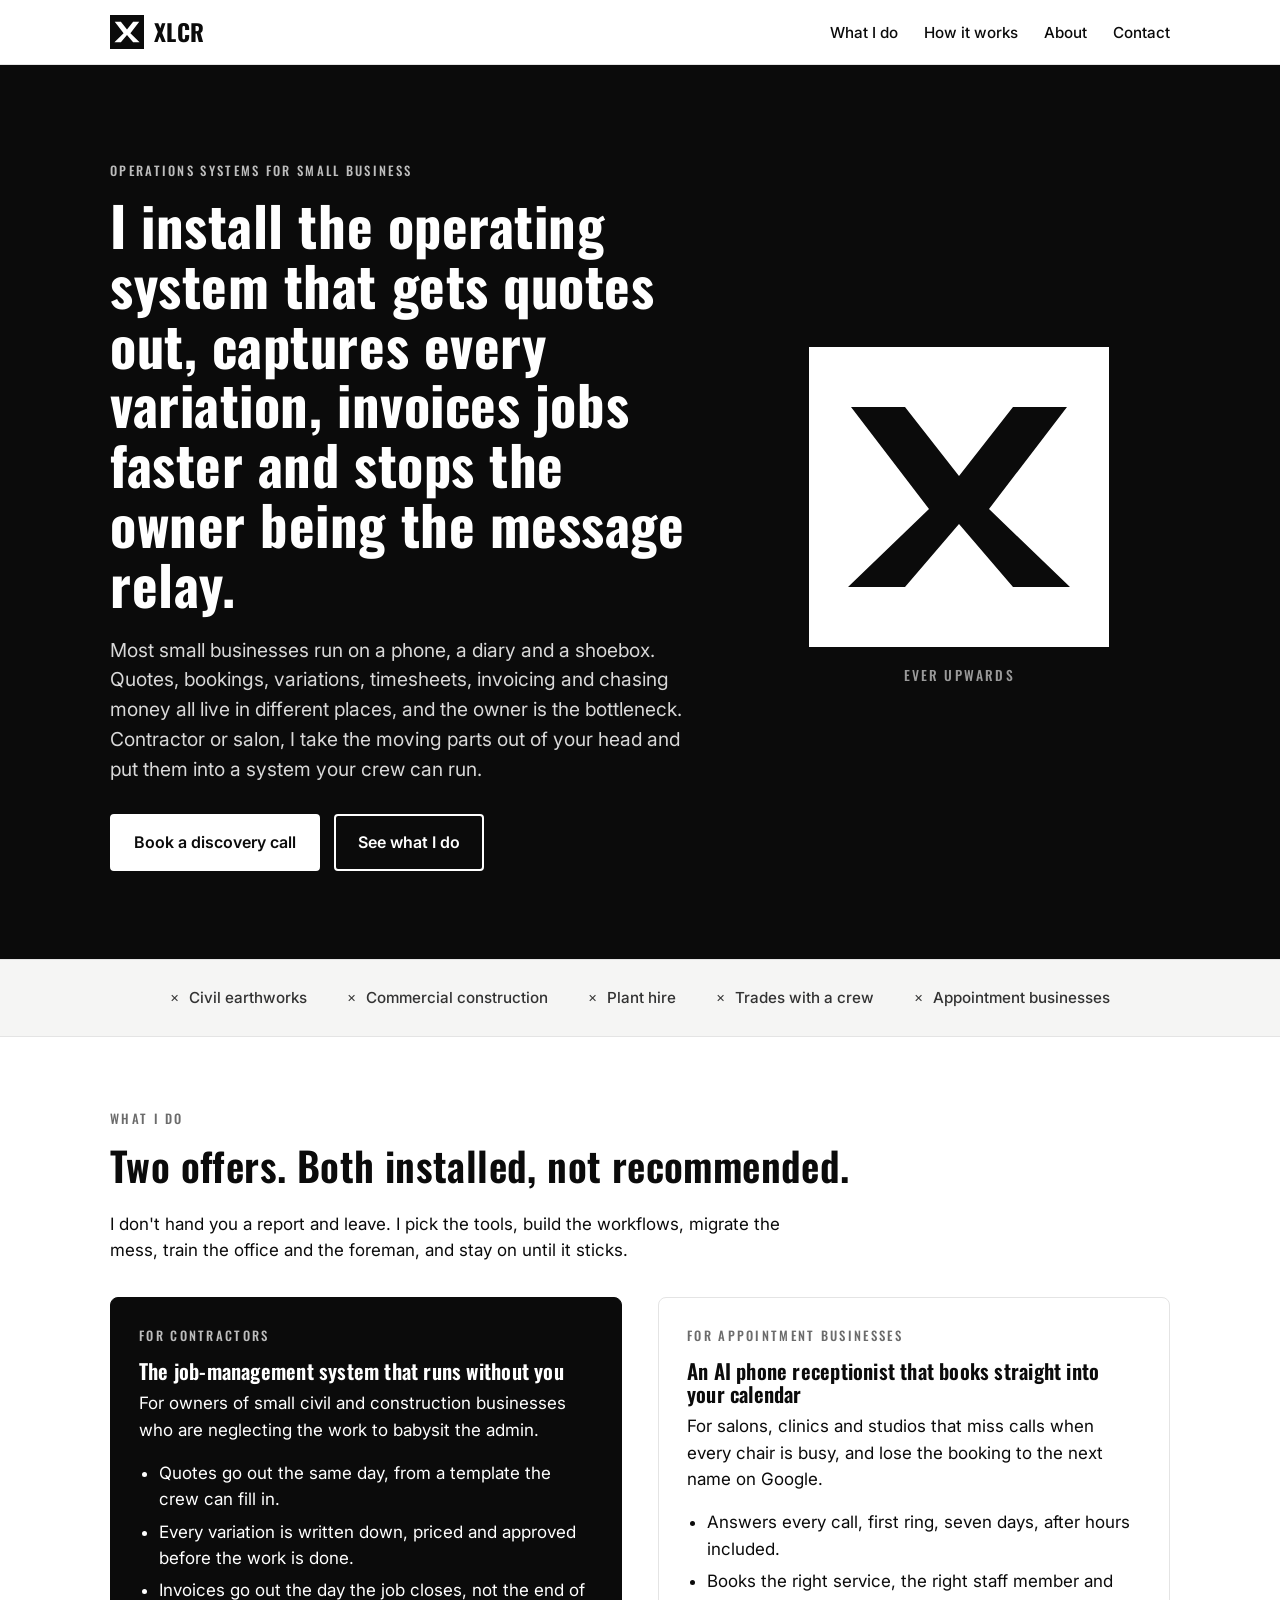
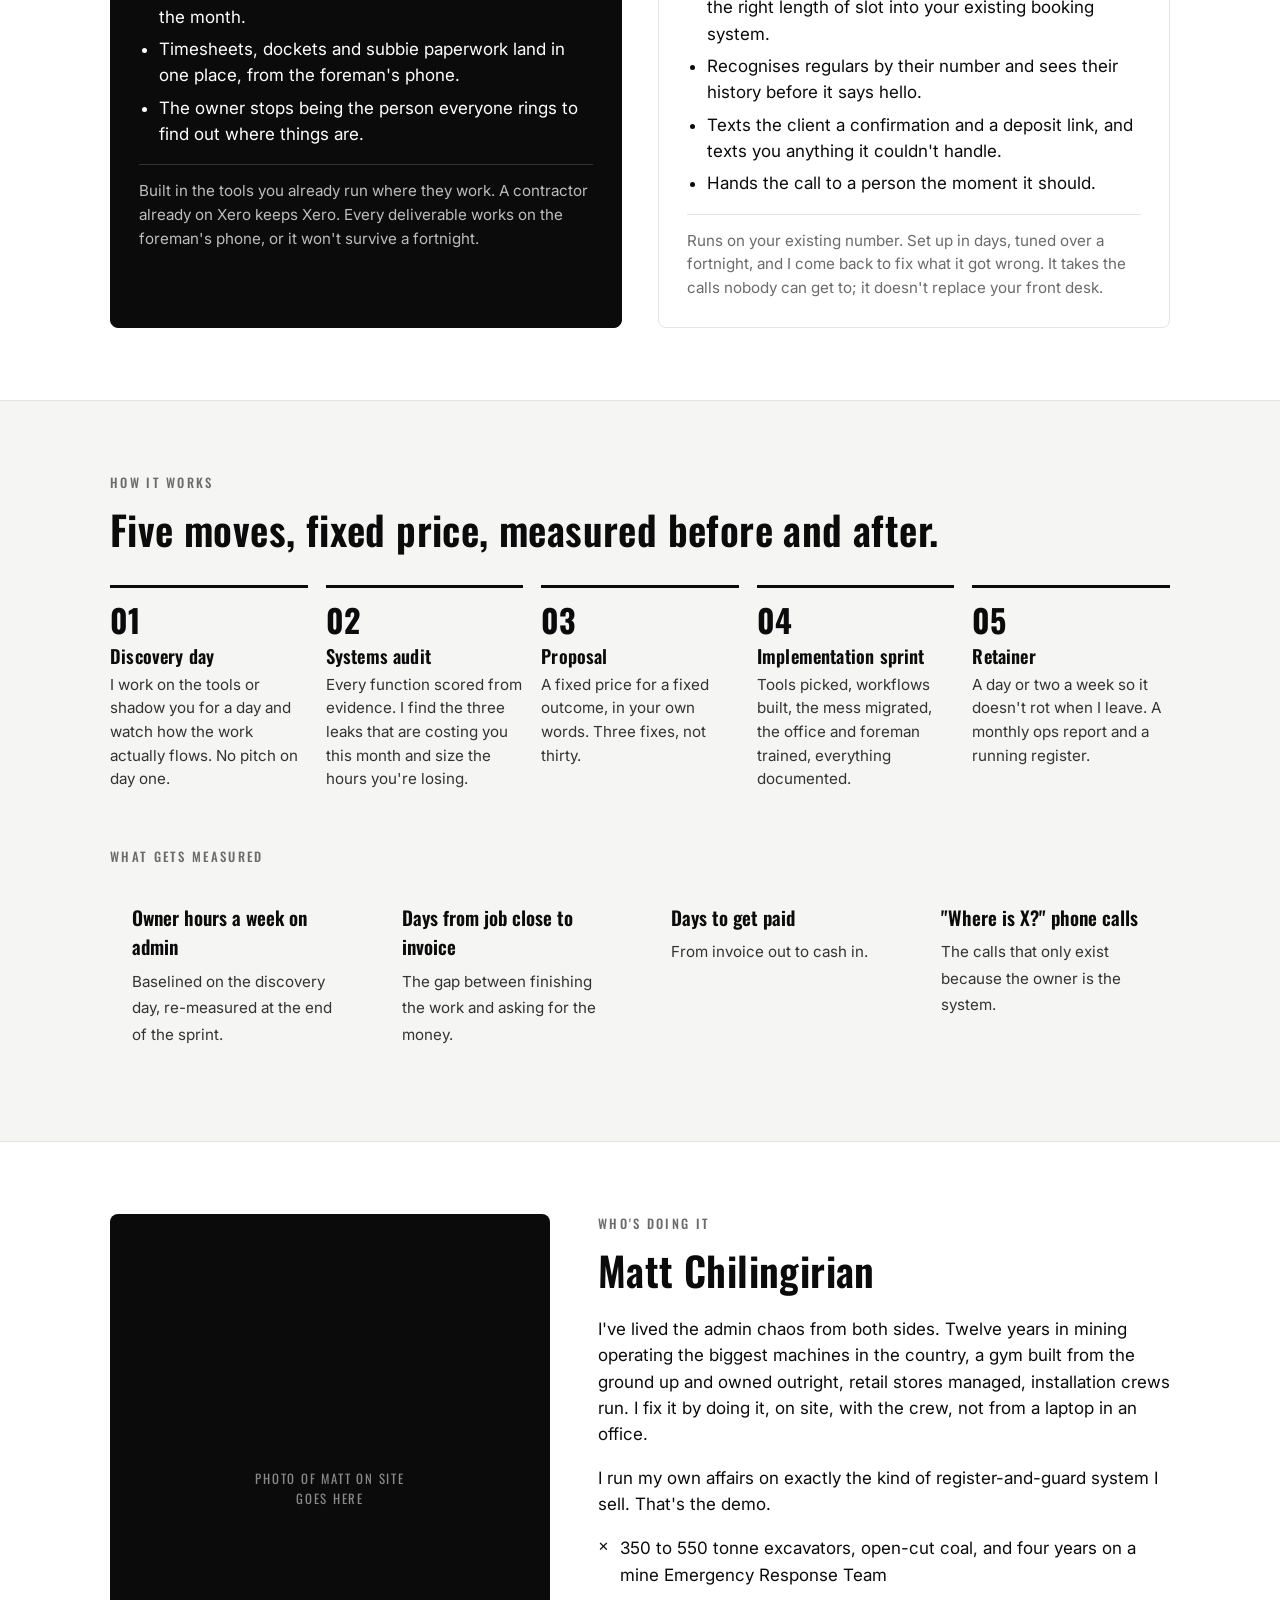
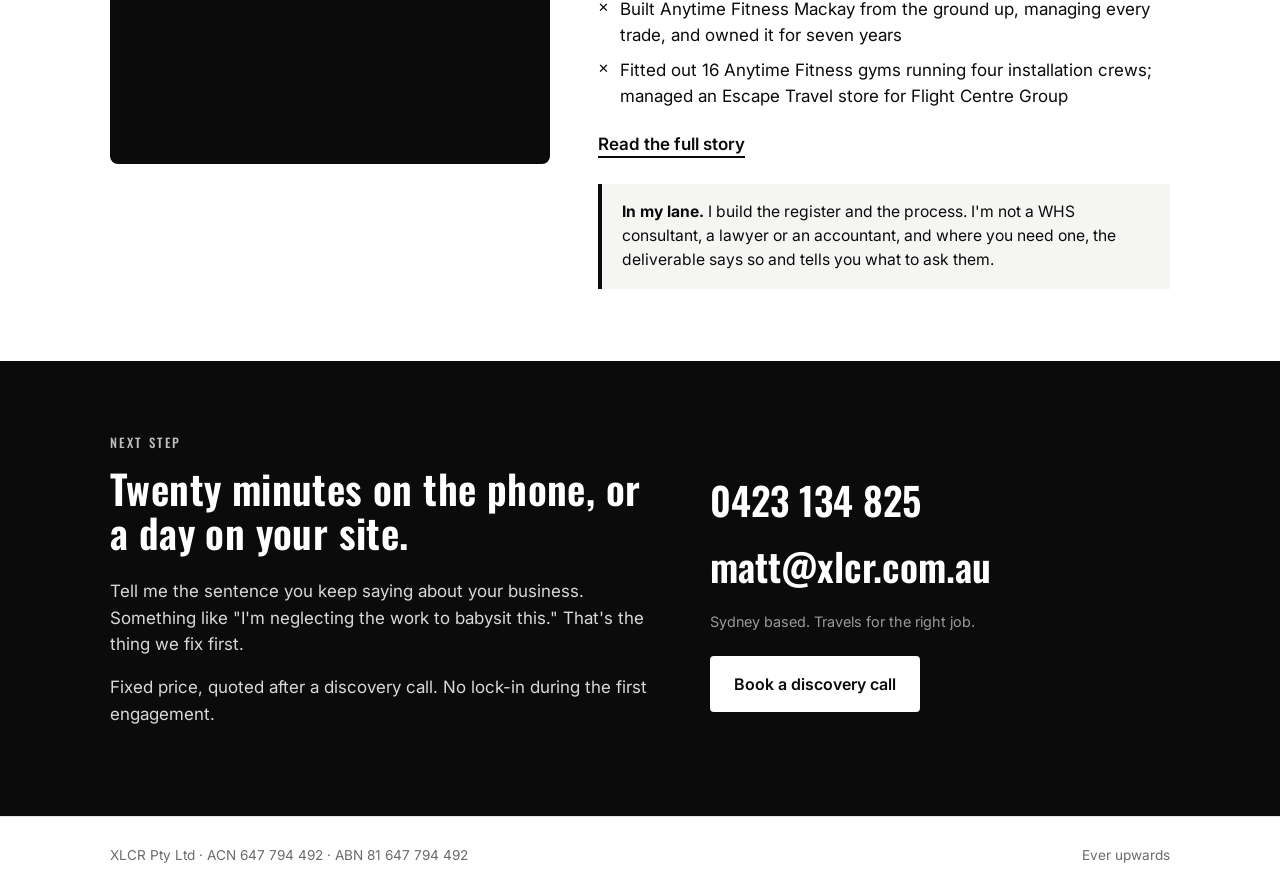
==== index.html @ 01b7e6e7 "Separate About page with career timeline; homepage teaser; shared stylesheet (Matt, 16 Oct 2026) Co-" ====
<!doctype html>
<html lang="en-AU">
<head>
<meta charset="utf-8">
<meta name="viewport" content="width=device-width, initial-scale=1">
<title>XLCR — Operations systems for small business</title>
<meta name="description" content="XLCR installs the operating system that gets quotes out, books every call, captures every variation, invoices faster and stops the owner being the message relay. For contractors, salons and any small business where the owner is the bottleneck. Built on site, with the crew, by Matt Chilingirian.">
<meta property="og:title" content="XLCR — Ever upwards">
<meta property="og:description" content="Operations systems for small civil and construction contractors, and an AI phone receptionist for appointment businesses. Installed on site by Matt Chilingirian.">
<meta property="og:type" content="website">
<meta property="og:url" content="https://xlcr.com.au/">
<link rel="icon" href="assets/favicon.svg" type="image/svg+xml">
<link rel="preconnect" href="https://fonts.googleapis.com">
<link rel="preconnect" href="https://fonts.gstatic.com" crossorigin>
<link href="https://fonts.googleapis.com/css2?family=Oswald:wght@500;600;700&family=Inter:wght@400;500;600&display=swap" rel="stylesheet">
<link rel="stylesheet" href="assets/site.css">
</head>
<body>

<header>
  <div class="wrap nav">
    <a class="brand" href="#top" aria-label="XLCR home">
      <svg class="mark" viewBox="0 0 100 100" aria-hidden="true"><rect width="100" height="100" fill="#0b0b0b"/><path d="M14 20h18l18 23 18-23h18L60 54l27 26H68L50 59 32 80H13l27-26z" fill="#fff"/></svg>
      <span class="wordmark">XLCR</span>
    </a>
    <nav>
      <button class="menu-btn" aria-expanded="false" aria-controls="menu" onclick="var m=document.getElementById('menu');var o=m.classList.toggle('open');this.setAttribute('aria-expanded',o)">Menu</button>
      <ul id="menu">
        <li><a href="#services">What I do</a></li>
        <li><a href="#how">How it works</a></li>
        <li><a href="about.html">About</a></li>
        <li><a href="#contact">Contact</a></li>
      </ul>
    </nav>
  </div>
</header>

<main id="top">

<section class="hero dark">
  <div class="wrap">
    <div>
      <div class="kicker">Operations systems for small business</div>
      <h1>I install the operating system that gets quotes out, captures every variation, invoices jobs faster and stops the owner being the message relay.</h1>
      <p class="lead">Most small businesses run on a phone, a diary and a shoebox. Quotes, bookings, variations, timesheets, invoicing and chasing money all live in different places, and the owner is the bottleneck. Contractor or salon, I take the moving parts out of your head and put them into a system your crew can run.</p>
      <div class="actions">
        <a class="btn solid" href="#contact">Book a discovery call</a>
        <a class="btn ghost" href="#services">See what I do</a>
      </div>
    </div>
    <div>
      <svg class="bigmark" viewBox="0 0 100 100" aria-hidden="true"><rect width="100" height="100" fill="#fff"/><path d="M14 20h18l18 23 18-23h18L60 54l27 26H68L50 59 32 80H13l27-26z" fill="#0b0b0b"/></svg>
      <div class="tagline">Ever upwards</div>
    </div>
  </div>
</section>

<div class="strip">
  <div class="wrap">
    <span>Civil earthworks</span>
    <span>Commercial construction</span>
    <span>Plant hire</span>
    <span>Trades with a crew</span>
    <span>Appointment businesses</span>
  </div>
</div>

<section id="services">
  <div class="wrap">
    <div class="kicker">What I do</div>
    <h2>Two offers. Both installed, not recommended.</h2>
    <p style="max-width:44rem">I don't hand you a report and leave. I pick the tools, build the workflows, migrate the mess, train the office and the foreman, and stay on until it sticks.</p>
    <div class="grid2" style="margin-top:34px">
      <div class="card dark">
        <div class="kicker">For contractors</div>
        <h3>The job-management system that runs without you</h3>
        <p>For owners of small civil and construction businesses who are neglecting the work to babysit the admin.</p>
        <ul>
          <li>Quotes go out the same day, from a template the crew can fill in.</li>
          <li>Every variation is written down, priced and approved before the work is done.</li>
          <li>Invoices go out the day the job closes, not the end of the month.</li>
          <li>Timesheets, dockets and subbie paperwork land in one place, from the foreman's phone.</li>
          <li>The owner stops being the person everyone rings to find out where things are.</li>
        </ul>
        <div class="out">Built in the tools you already run where they work. A contractor already on Xero keeps Xero. Every deliverable works on the foreman's phone, or it won't survive a fortnight.</div>
      </div>
      <div class="card">
        <div class="kicker">For appointment businesses</div>
        <h3>An AI phone receptionist that books straight into your calendar</h3>
        <p>For salons, clinics and studios that miss calls when every chair is busy, and lose the booking to the next name on Google.</p>
        <ul>
          <li>Answers every call, first ring, seven days, after hours included.</li>
          <li>Books the right service, the right staff member and the right length of slot into your existing booking system.</li>
          <li>Recognises regulars by their number and sees their history before it says hello.</li>
          <li>Texts the client a confirmation and a deposit link, and texts you anything it couldn't handle.</li>
          <li>Hands the call to a person the moment it should.</li>
        </ul>
        <div class="out">Runs on your existing number. Set up in days, tuned over a fortnight, and I come back to fix what it got wrong. It takes the calls nobody can get to; it doesn't replace your front desk.</div>
      </div>
    </div>
  </div>
</section>

<section id="how" style="background:var(--panel);border-top:1px solid var(--line);border-bottom:1px solid var(--line)">
  <div class="wrap">
    <div class="kicker">How it works</div>
    <h2>Five moves, fixed price, measured before and after.</h2>
    <div class="steps" style="margin-top:34px">
      <div class="step">
        <h3>Discovery day</h3>
        <p>I work on the tools or shadow you for a day and watch how the work actually flows. No pitch on day one.</p>
      </div>
      <div class="step">
        <h3>Systems audit</h3>
        <p>Every function scored from evidence. I find the three leaks that are costing you this month and size the hours you're losing.</p>
      </div>
      <div class="step">
        <h3>Proposal</h3>
        <p>A fixed price for a fixed outcome, in your own words. Three fixes, not thirty.</p>
      </div>
      <div class="step">
        <h3>Implementation sprint</h3>
        <p>Tools picked, workflows built, the mess migrated, the office and foreman trained, everything documented.</p>
      </div>
      <div class="step">
        <h3>Retainer</h3>
        <p>A day or two a week so it doesn't rot when I leave. A monthly ops report and a running register.</p>
      </div>
    </div>

    <div class="kicker" style="margin-top:56px">What gets measured</div>
    <div class="measures">
      <div class="measure"><b>Owner hours a week on admin</b><span>Baselined on the discovery day, re-measured at the end of the sprint.</span></div>
      <div class="measure"><b>Days from job close to invoice</b><span>The gap between finishing the work and asking for the money.</span></div>
      <div class="measure"><b>Days to get paid</b><span>From invoice out to cash in.</span></div>
      <div class="measure"><b>"Where is X?" phone calls</b><span>The calls that only exist because the owner is the system.</span></div>
    </div>
  </div>
</section>

<section id="about" class="about">
  <div class="wrap">
    <div>
      <div class="photo">
        <!-- Replace with a photo of Matt on site: <img src="assets/matt-on-site.jpg" alt="Matt Chilingirian on site"> -->
        <div class="ph">Photo of Matt on site<br>goes here</div>
      </div>
    </div>
    <div>
      <div class="kicker">Who's doing it</div>
      <h2>Matt Chilingirian</h2>
      <p>I've lived the admin chaos from both sides. Twelve years in mining operating the biggest machines in the country, a gym built from the ground up and owned outright, retail stores managed, installation crews run. I fix it by doing it, on site, with the crew, not from a laptop in an office.</p>
      <p>I run my own affairs on exactly the kind of register-and-guard system I sell. That's the demo.</p>
      <ul class="teaser-cred">
        <li>350 to 550 tonne excavators, open-cut coal, and four years on a mine Emergency Response Team</li>
        <li>Built Anytime Fitness Mackay from the ground up, managing every trade, and owned it for seven years</li>
        <li>Fitted out 16 Anytime Fitness gyms running four installation crews; managed an Escape Travel store for Flight Centre Group</li>
      </ul>
      <p><a class="more" href="about.html">Read the full story</a></p>
      <div class="lane"><b>In my lane.</b> I build the register and the process. I'm not a WHS consultant, a lawyer or an accountant, and where you need one, the deliverable says so and tells you what to ask them.</div>
    </div>
  </div>
</section>

<section id="contact" class="contact dark">
  <div class="wrap">
    <div>
      <div class="kicker">Next step</div>
      <h2>Twenty minutes on the phone, or a day on your site.</h2>
      <p>Tell me the sentence you keep saying about your business. Something like "I'm neglecting the work to babysit this." That's the thing we fix first.</p>
      <p>Fixed price, quoted after a discovery call. No lock-in during the first engagement.</p>
    </div>
    <div>
      <a class="big" href="tel:+61423134825">0423 134 825</a>
      <a class="big" href="mailto:matt@xlcr.com.au">matt@xlcr.com.au</a>
      <small>Sydney based. Travels for the right job.</small>
      <div style="margin-top:22px"><a class="btn solid" href="mailto:matt@xlcr.com.au?subject=Discovery%20call">Book a discovery call</a></div>
    </div>
  </div>
</section>

</main>

<footer>
  <div class="wrap">
    <span>XLCR Pty Ltd · ACN 647 794 492 · ABN 81 647 794 492</span>
    <span>Ever upwards</span>
  </div>
</footer>

</body>
</html>
---- assets/site.css ----
:root {
    --ink: #0b0b0b;
    --paper: #ffffff;
    --grey: #6b6b6b;
    --line: #e4e4e4;
    --panel: #f5f5f4;
    --accent: #0b0b0b;
    --max: 1100px;
    --gutter: 20px;
  }
  * { box-sizing: border-box; }
  html { scroll-behavior: smooth; }
  body { margin: 0; font-family: Inter, -apple-system, "Helvetica Neue", Helvetica, Arial, sans-serif; color: var(--ink); background: var(--paper); line-height: 1.55; font-size: 17px; -webkit-font-smoothing: antialiased; }
  h1, h2, h3, .wordmark { font-family: Oswald, "Arial Narrow", Impact, sans-serif; font-weight: 600; letter-spacing: .01em; line-height: 1.1; margin: 0; text-transform: none; }
  h1 { font-size: clamp(2rem, 4.6vw, 3.4rem); font-weight: 700; }
  h2 { font-size: clamp(1.7rem, 3.4vw, 2.5rem); margin-bottom: .6em; }
  h3 { font-size: 1.3rem; margin-bottom: .35em; }
  p { margin: 0 0 1em; }
  a { color: inherit; }
  .wrap { max-width: var(--max); margin: 0 auto; padding: 0 var(--gutter); }
  section { padding: 72px 0; }
  .kicker { font-family: Oswald, sans-serif; font-weight: 500; text-transform: uppercase; letter-spacing: .18em; font-size: .8rem; color: var(--grey); margin-bottom: 14px; }
  .btn { display: inline-block; padding: 14px 22px; border: 2px solid var(--ink); border-radius: 4px; font-weight: 600; text-decoration: none; font-size: 1rem; transition: background .15s, color .15s; }
  .btn.solid { background: var(--ink); color: #fff; }
  .btn.solid:hover { background: #fff; color: var(--ink); }
  .btn.ghost:hover { background: var(--ink); color: #fff; }
  .dark .btn.ghost { border-color: #fff; color: #fff; }
  .dark .btn.ghost:hover { background: #fff; color: var(--ink); }
  .dark .btn.solid { background: #fff; color: var(--ink); border-color: #fff; }
  .dark .btn.solid:hover { background: transparent; color: #fff; }

  /* header */
  header { position: sticky; top: 0; z-index: 10; background: rgba(255,255,255,.94); backdrop-filter: blur(8px); border-bottom: 1px solid var(--line); }
  .nav { display: flex; align-items: center; justify-content: space-between; height: 64px; }
  .brand { display: flex; align-items: center; gap: 10px; text-decoration: none; }
  .brand .mark { width: 34px; height: 34px; }
  .brand .wordmark { font-size: 1.45rem; font-weight: 700; letter-spacing: .02em; }
  nav ul { list-style: none; display: flex; gap: 26px; margin: 0; padding: 0; }
  nav a { text-decoration: none; font-weight: 500; font-size: .95rem; }
  nav a:hover { text-decoration: underline; text-underline-offset: 5px; }
  .menu-btn { display: none; background: none; border: 0; font: inherit; font-weight: 600; cursor: pointer; padding: 8px; }

  /* hero */
  .hero { background: var(--ink); color: #fff; padding: 96px 0 88px; }
  .hero .wrap { display: grid; grid-template-columns: 1.4fr 1fr; gap: 48px; align-items: center; }
  .hero .kicker { color: #bdbdbd; }
  .hero p.lead { font-size: 1.2rem; color: #d9d9d9; max-width: 36rem; margin: 22px 0 30px; }
  .hero .actions { display: flex; gap: 14px; flex-wrap: wrap; }
  .hero .bigmark { width: 100%; max-width: 300px; margin: 0 auto; display: block; }
  .tagline { font-family: Oswald, sans-serif; font-weight: 500; letter-spacing: .16em; text-transform: uppercase; color: #9a9a9a; font-size: .85rem; text-align: center; margin-top: 18px; }

  /* strips */
  .strip { background: var(--panel); border-top: 1px solid var(--line); border-bottom: 1px solid var(--line); padding: 26px 0; }
  .strip .wrap { display: flex; flex-wrap: wrap; gap: 14px 40px; justify-content: center; font-weight: 500; color: #333; font-size: .95rem; }
  .strip span::before { content: "✕"; font-size: .7em; margin-right: 10px; vertical-align: middle; }

  /* grids */
  .grid2 { display: grid; grid-template-columns: 1fr 1fr; gap: 36px; }
  .grid3 { display: grid; grid-template-columns: repeat(3, 1fr); gap: 28px; }
  .card { border: 1px solid var(--line); border-radius: 8px; padding: 28px; background: #fff; }
  .card.dark { background: var(--ink); color: #fff; border-color: var(--ink); }
  .card.dark .kicker { color: #bdbdbd; }
  .card ul { padding-left: 20px; margin: 0 0 1em; }
  .card li { margin-bottom: 6px; }
  .card .out { font-size: .95rem; color: var(--grey); border-top: 1px solid var(--line); padding-top: 14px; margin-top: 6px; }
  .card.dark .out { color: #bdbdbd; border-color: #333; }

  /* steps */
  .steps { counter-reset: step; display: grid; grid-template-columns: repeat(5, 1fr); gap: 18px; }
  .step { position: relative; border-top: 3px solid var(--ink); padding-top: 16px; }
  .step::before { counter-increment: step; content: counter(step, decimal-leading-zero); font-family: Oswald, sans-serif; font-size: 2rem; font-weight: 700; display: block; line-height: 1; margin-bottom: 10px; }
  .step h3 { font-size: 1.15rem; }
  .step p { font-size: .95rem; color: #333; margin: 0; }

  /* measures */
  .measures { display: grid; grid-template-columns: repeat(4, 1fr); gap: 18px; }
  .measure { background: var(--panel); border-radius: 8px; padding: 22px; }
  .measure b { display: block; font-family: Oswald, sans-serif; font-size: 1.2rem; font-weight: 600; margin-bottom: 6px; }
  .measure span { font-size: .95rem; color: #333; }

  /* about */
  .about .wrap { display: grid; grid-template-columns: 1fr 1.3fr; gap: 48px; align-items: start; }
  .about .photo { aspect-ratio: 4/5; background: var(--ink); border-radius: 8px; display: grid; place-items: center; color: #fff; overflow: hidden; }
  .about .photo img { width: 100%; height: 100%; object-fit: cover; display: block; }
  .about .photo .ph { font-family: Oswald, sans-serif; letter-spacing: .14em; text-transform: uppercase; font-size: .8rem; color: #8a8a8a; text-align: center; padding: 20px; }
  .cred { list-style: none; padding: 0; margin: 20px 0 0; display: grid; grid-template-columns: 1fr; gap: 10px 24px; }
  .cred li { padding-left: 22px; position: relative; font-size: .98rem; }
  .cred li::before { content: "✕"; position: absolute; left: 0; top: .15em; font-size: .75em; }
  .lane { background: var(--panel); border-left: 4px solid var(--ink); padding: 16px 20px; margin-top: 26px; font-size: .98rem; }

  /* contact */
  .contact { background: var(--ink); color: #fff; }
  .contact .wrap { display: grid; grid-template-columns: 1.2fr 1fr; gap: 48px; align-items: center; }
  .contact .kicker { color: #bdbdbd; }
  .contact p { color: #d9d9d9; }
  .contact .big { font-family: Oswald, sans-serif; font-size: clamp(1.5rem, 3.6vw, 2.4rem); font-weight: 600; text-decoration: none; display: block; color: #fff; margin: 6px 0; }
  .contact .big:hover { text-decoration: underline; text-underline-offset: 6px; }
  .contact small { color: #9a9a9a; display: block; margin-top: 16px; font-size: .9rem; }

  footer { padding: 28px 0; font-size: .85rem; color: var(--grey); border-top: 1px solid var(--line); }
  footer .wrap { display: flex; flex-wrap: wrap; justify-content: space-between; gap: 10px 24px; }

  @media (max-width: 900px) {
    .hero .wrap, .about .wrap, .contact .wrap, .grid2 { grid-template-columns: 1fr; }
    .hero .bigmark { max-width: 180px; }
    .grid3 { grid-template-columns: 1fr; }
    .steps { grid-template-columns: 1fr 1fr; }
    .measures { grid-template-columns: 1fr 1fr; }
    .about .photo { max-width: 320px; aspect-ratio: 1/1; }
  }
  @media (max-width: 640px) {
    body { font-size: 16px; }
    section { padding: 56px 0; }
    .hero { padding: 64px 0 56px; }
    .steps, .measures, .cred { grid-template-columns: 1fr; }
    nav ul { display: none; position: absolute; left: 0; right: 0; top: 64px; background: #fff; border-bottom: 1px solid var(--line); flex-direction: column; gap: 0; padding: 8px 0; }
    nav ul.open { display: flex; }
    nav li a { display: block; padding: 12px var(--gutter); }
    .menu-btn { display: inline-block; }
  }

  /* ---- About page ---- */
  .page-head { background: var(--ink); color: #fff; padding: 72px 0 56px; }
  .page-head .wrap { display: grid; grid-template-columns: 1.4fr 1fr; gap: 48px; align-items: center; }
  .page-head .kicker { color: #bdbdbd; }
  .page-head p.lead { font-size: 1.15rem; color: #d9d9d9; max-width: 36rem; margin: 18px 0 0; }
  .page-head .photo { aspect-ratio: 4/5; background: #1a1a1a; border: 1px solid #333; border-radius: 8px; display: grid; place-items: center; overflow: hidden; max-width: 340px; margin: 0 auto; }
  .page-head .photo img { width: 100%; height: 100%; object-fit: cover; display: block; }
  .page-head .photo .ph { font-family: Oswald, sans-serif; letter-spacing: .14em; text-transform: uppercase; font-size: .8rem; color: #8a8a8a; text-align: center; padding: 20px; }
  .timeline { list-style: none; margin: 34px 0 0; padding: 0; border-left: 3px solid var(--ink); }
  .timeline li { position: relative; padding: 0 0 30px 28px; }
  .timeline li::before { content: ""; position: absolute; left: -9px; top: 6px; width: 15px; height: 15px; background: var(--ink); border: 3px solid #fff; box-sizing: border-box; }
  .timeline .when { font-family: Oswald, sans-serif; font-weight: 600; letter-spacing: .06em; text-transform: uppercase; font-size: .85rem; color: var(--grey); margin-bottom: 4px; }
  .timeline h3 { font-size: 1.25rem; margin-bottom: 6px; }
  .timeline p { margin: 0 0 6px; color: #222; }
  .timeline p.so { color: var(--grey); font-size: .95rem; margin: 6px 0 0; }
  .two { display: grid; grid-template-columns: 1fr 1fr; gap: 36px; margin-top: 30px; }
  .facts { list-style: none; padding: 0; margin: 0; }
  .facts li { padding: 10px 0 10px 22px; position: relative; border-bottom: 1px solid var(--line); font-size: .98rem; }
  .facts li::before { content: "✕"; position: absolute; left: 0; top: .85em; font-size: .7em; }
  .teaser-cred { list-style: none; padding: 0; margin: 18px 0 22px; }
  .teaser-cred li { padding-left: 22px; position: relative; margin-bottom: 8px; }
  .teaser-cred li::before { content: "✕"; position: absolute; left: 0; top: .15em; font-size: .75em; }
  .more { font-weight: 600; text-decoration: none; border-bottom: 2px solid var(--ink); padding-bottom: 2px; }
  .more:hover { background: var(--ink); color: #fff; }
  @media (max-width: 900px) {
    .page-head .wrap, .two { grid-template-columns: 1fr; }
    .page-head .photo { max-width: 260px; aspect-ratio: 1/1; }
  }
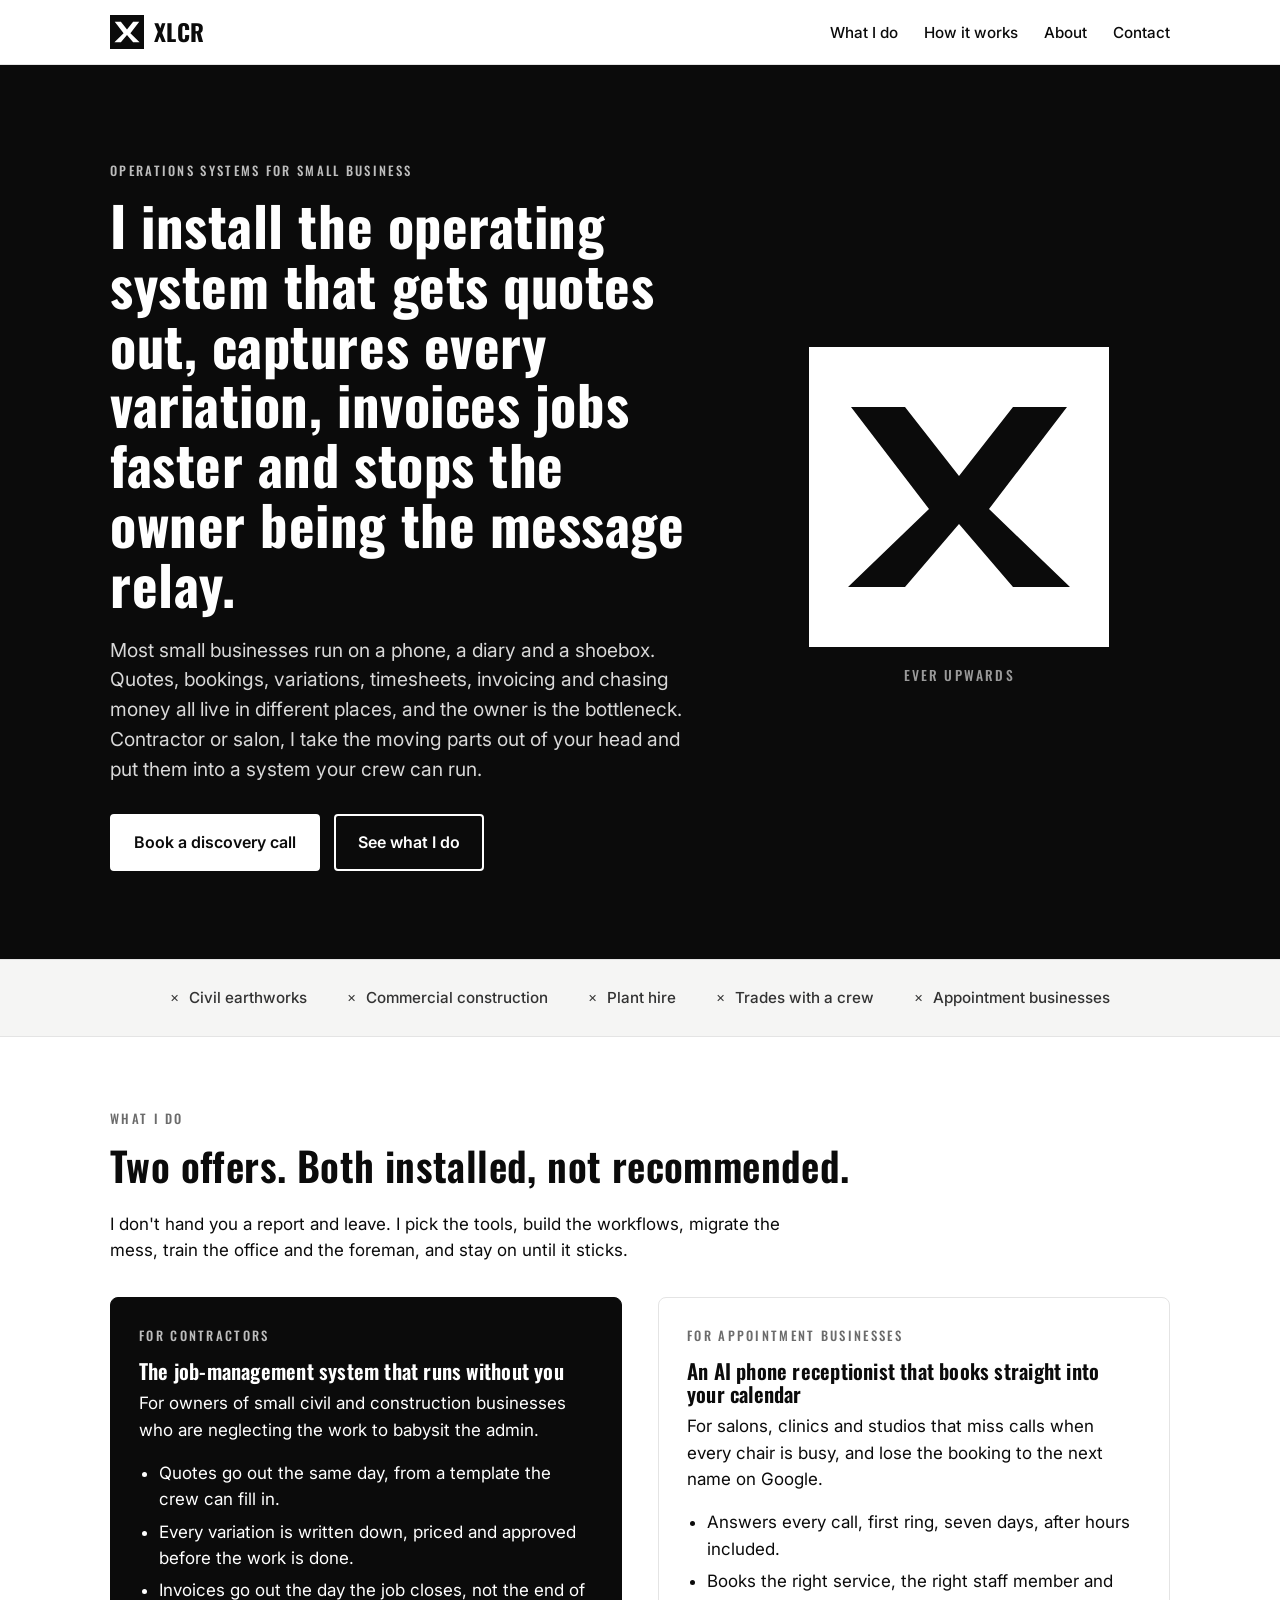
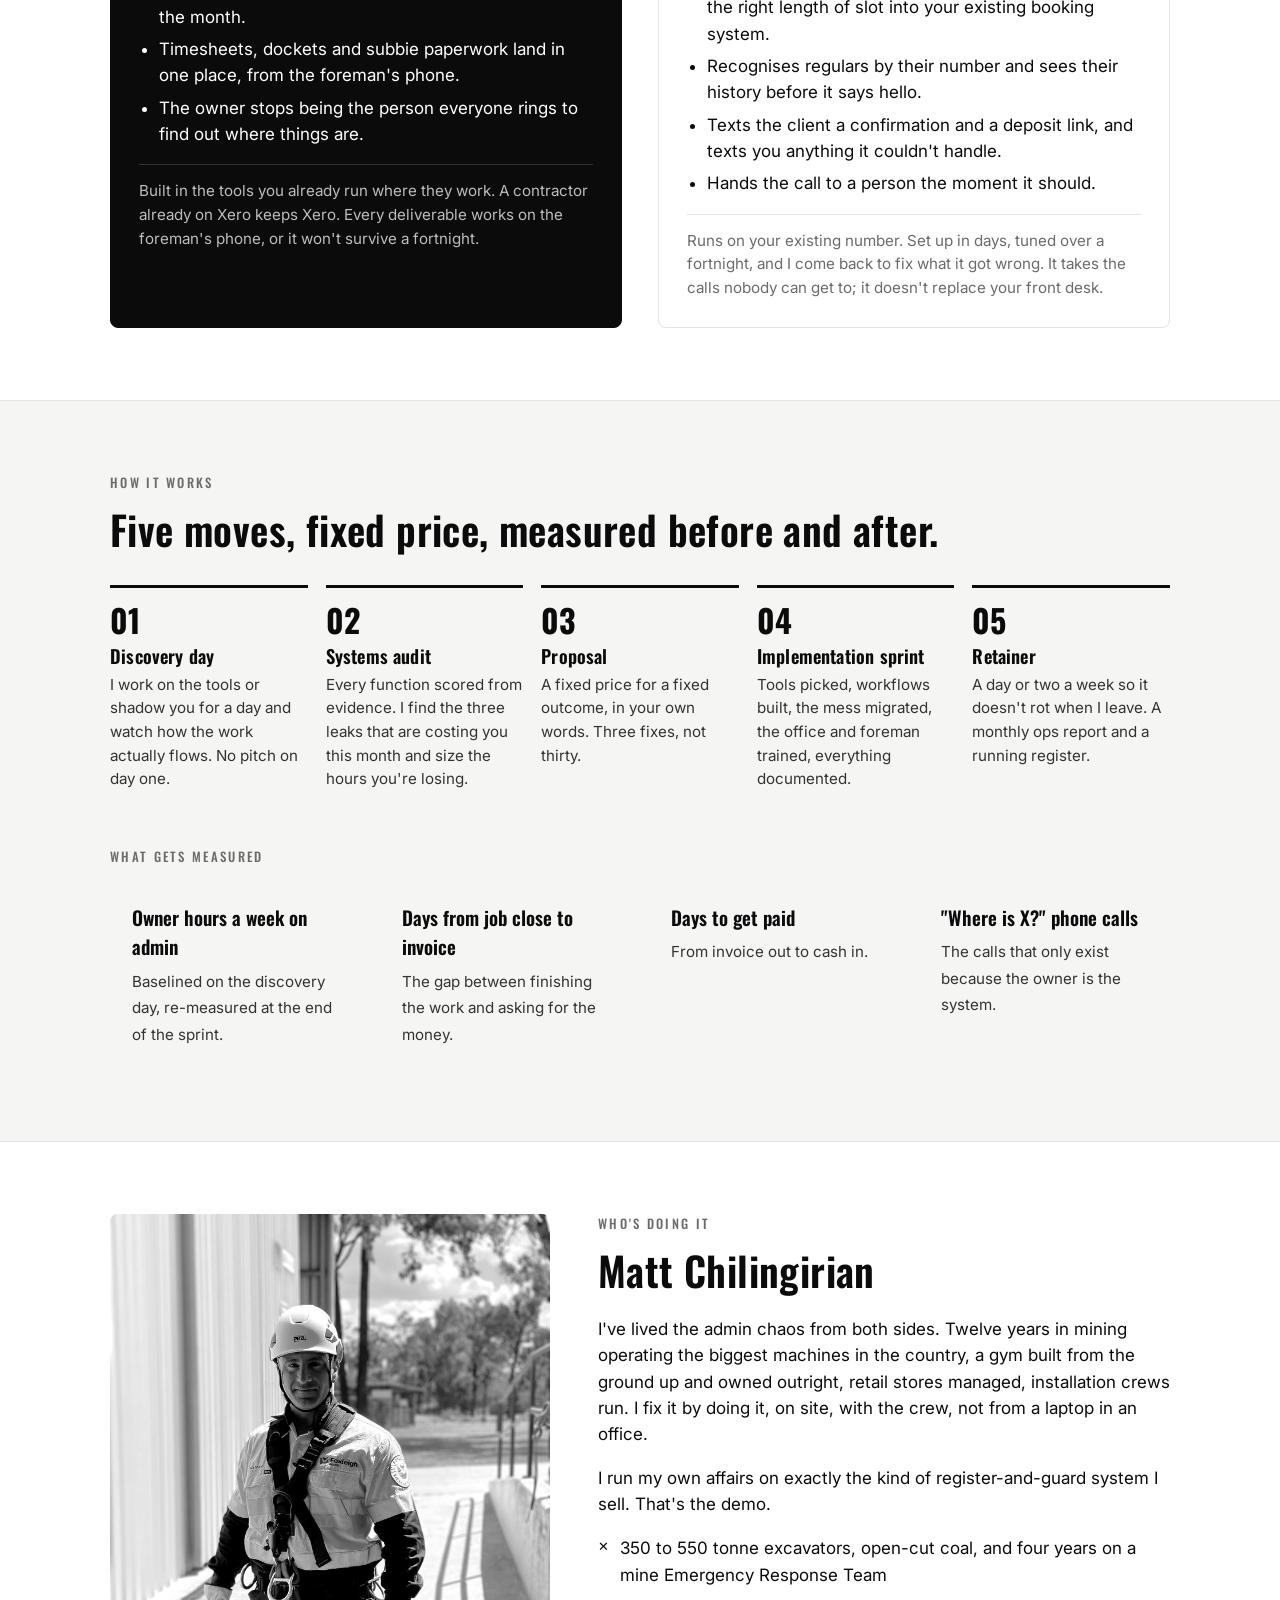
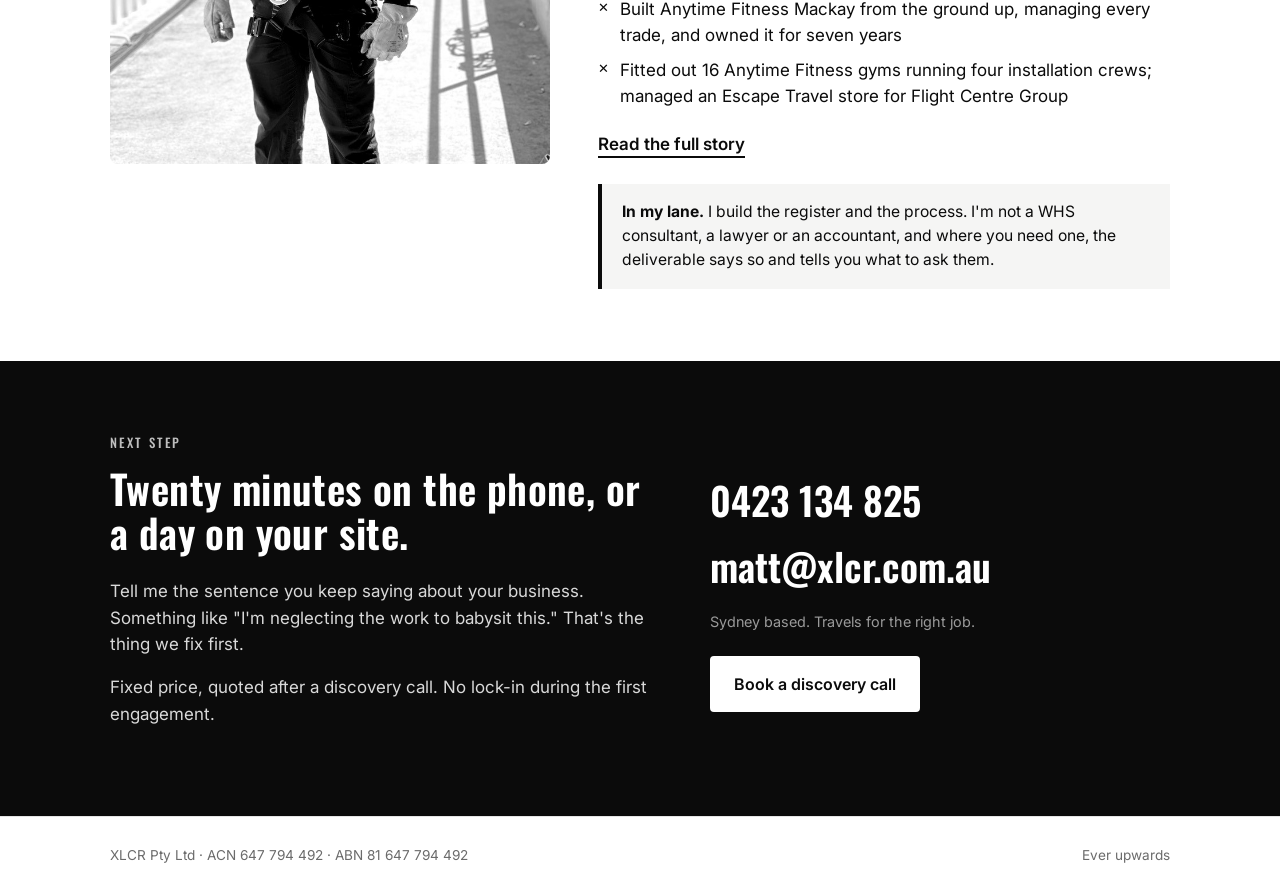
==== commit 40778881: "Photo of Matt (Foxleigh rescue training, B&W) on About page and homepage panel Co-Authored-By: Claud" ====
--- a/index.html
+++ b/index.html
@@ -142,8 +142,7 @@
   <div class="wrap">
     <div>
       <div class="photo">
-        <!-- Replace with a photo of Matt on site: <img src="assets/matt-on-site.jpg" alt="Matt Chilingirian on site"> -->
-        <div class="ph">Photo of Matt on site<br>goes here</div>
+        <img src="assets/matt-on-site.jpg" alt="Matt Chilingirian in rescue harness and hi-vis during mine emergency response training" width="768" height="960" loading="lazy">
       </div>
     </div>
     <div>
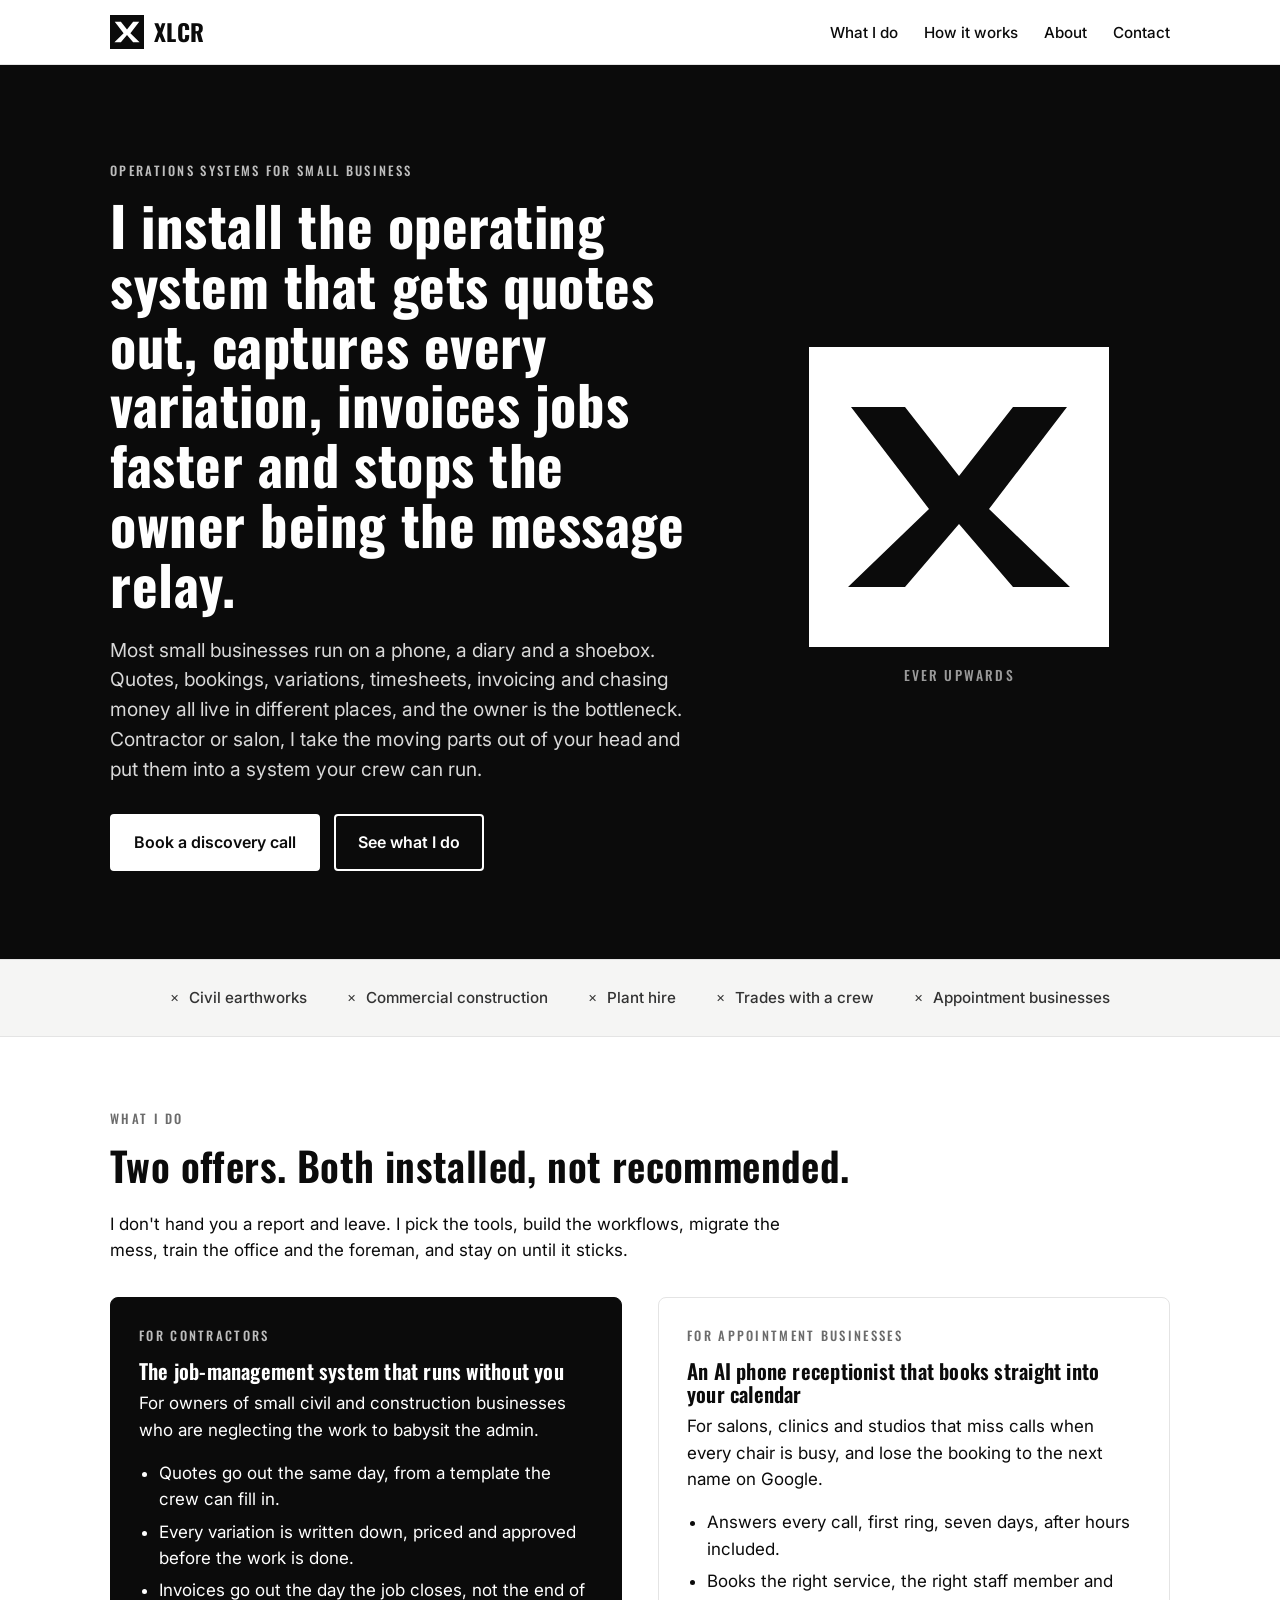
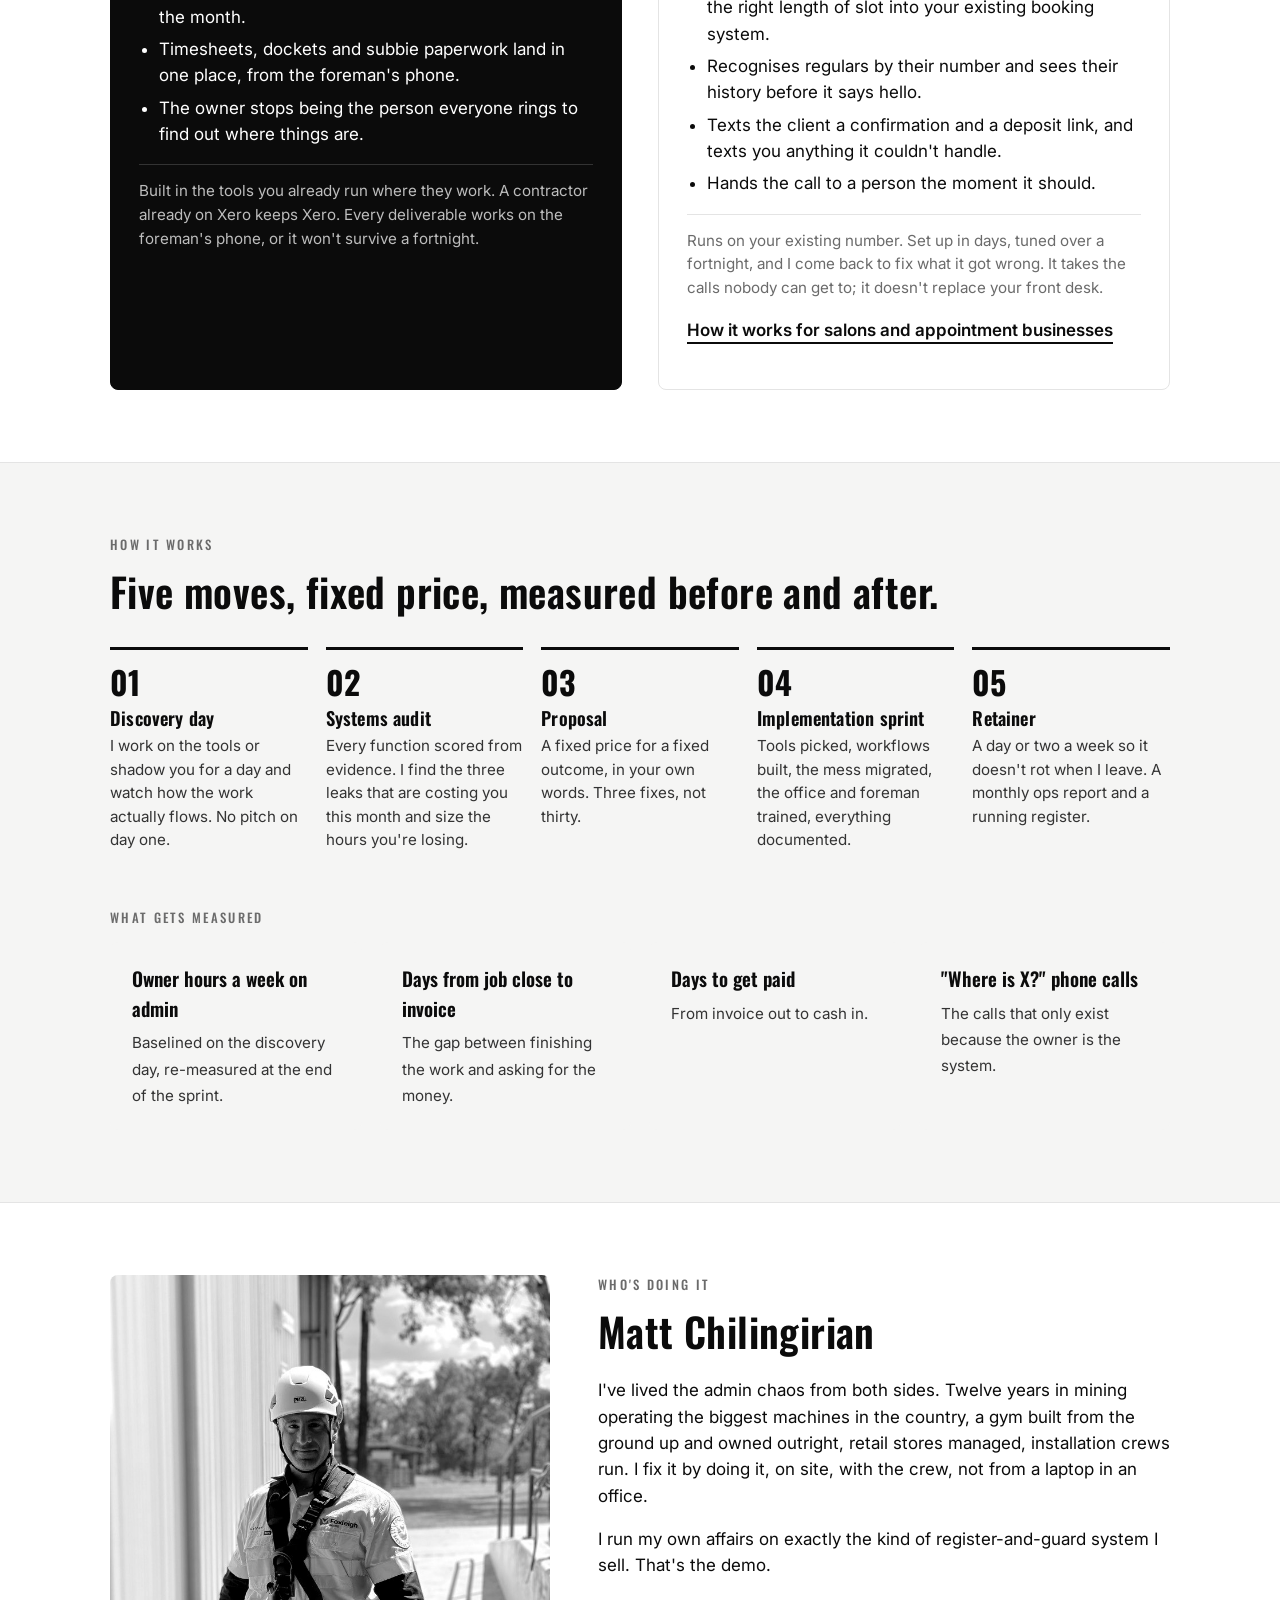
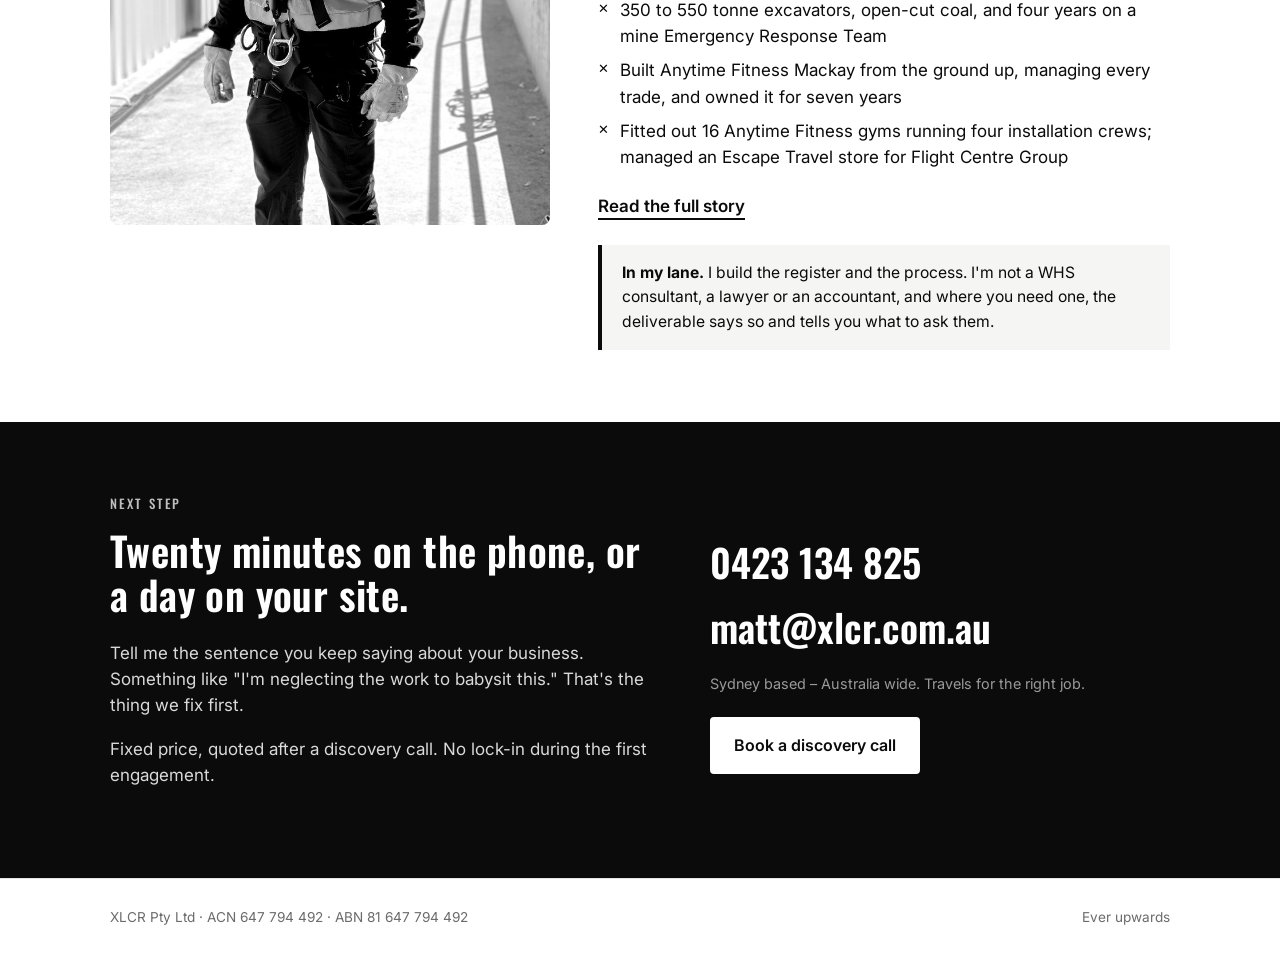
==== commit f716bef3: "New page: AI receptionist for salons and appointment businesses (Matt approved 21 Oct); homepage lin" ====
--- a/index.html
+++ b/index.html
@@ -9,7 +9,58 @@
 <meta property="og:description" content="Operations systems for small civil and construction contractors, and an AI phone receptionist for appointment businesses. Installed on site by Matt Chilingirian.">
 <meta property="og:type" content="website">
 <meta property="og:url" content="https://xlcr.com.au/">
+<meta property="og:site_name" content="XLCR">
+<meta property="og:locale" content="en_AU">
+<meta property="og:image" content="https://xlcr.com.au/assets/xlcr-og-1200x630.jpg">
+<meta property="og:image:width" content="1200">
+<meta property="og:image:height" content="630">
+<meta property="og:image:alt" content="XLCR — Ever upwards">
+<meta name="twitter:card" content="summary_large_image">
+<link rel="canonical" href="https://xlcr.com.au/">
 <link rel="icon" href="assets/favicon.svg" type="image/svg+xml">
+<script type="application/ld+json">
+{
+  "@context": "https://schema.org",
+  "@graph": [
+    {
+      "@type": "ProfessionalService",
+      "@id": "https://xlcr.com.au/#business",
+      "name": "XLCR",
+      "legalName": "XLCR Pty Ltd",
+      "slogan": "Ever upwards",
+      "description": "Operations systems for small business: an AI phone receptionist that books calls straight into your calendar, and job-management systems for contractors that get quotes out, capture variations and invoice faster. Installed on site, Australia-wide.",
+      "url": "https://xlcr.com.au/",
+      "logo": "https://xlcr.com.au/assets/xlcr-mark.png",
+      "image": "https://xlcr.com.au/assets/xlcr-og-1200x630.jpg",
+      "telephone": "+61423134825",
+      "email": "matt@xlcr.com.au",
+      "areaServed": {"@type": "Country", "name": "Australia"},
+      "identifier": [
+        {"@type": "PropertyValue", "propertyID": "ABN", "value": "81 647 794 492"},
+        {"@type": "PropertyValue", "propertyID": "ACN", "value": "647 794 492"}
+      ],
+      "founder": {"@id": "https://xlcr.com.au/about.html#matt"},
+      "sameAs": ["https://www.youtube.com/@XLCR-Ever-Upwards"],
+      "hasOfferCatalog": {
+        "@type": "OfferCatalog",
+        "name": "XLCR services",
+        "itemListElement": [
+          {"@type": "Offer", "itemOffered": {"@type": "Service", "name": "AI phone receptionist", "serviceType": "AI receptionist for small business", "description": "Answers every call, books straight into your calendar, texts confirmations and hands off to a person when it should."}},
+          {"@type": "Offer", "itemOffered": {"@type": "Service", "name": "Job-management system for contractors", "serviceType": "Small business operations systems", "description": "Gets quotes out, captures every variation, invoices jobs faster and stops the owner being the message relay."}}
+        ]
+      }
+    },
+    {
+      "@type": "WebSite",
+      "@id": "https://xlcr.com.au/#website",
+      "url": "https://xlcr.com.au/",
+      "name": "XLCR",
+      "publisher": {"@id": "https://xlcr.com.au/#business"},
+      "inLanguage": "en-AU"
+    }
+  ]
+}
+</script>
 <link rel="preconnect" href="https://fonts.googleapis.com">
 <link rel="preconnect" href="https://fonts.gstatic.com" crossorigin>
 <link href="https://fonts.googleapis.com/css2?family=Oswald:wght@500;600;700&family=Inter:wght@400;500;600&display=swap" rel="stylesheet">
@@ -96,6 +147,7 @@
           <li>Hands the call to a person the moment it should.</li>
         </ul>
         <div class="out">Runs on your existing number. Set up in days, tuned over a fortnight, and I come back to fix what it got wrong. It takes the calls nobody can get to; it doesn't replace your front desk.</div>
+        <p style="margin-top:18px"><a class="more" href="ai-receptionist-for-salons.html">How it works for salons and appointment businesses</a></p>
       </div>
     </div>
   </div>
@@ -172,7 +224,7 @@
     <div>
       <a class="big" href="tel:+61423134825">0423 134 825</a>
       <a class="big" href="mailto:matt@xlcr.com.au">matt@xlcr.com.au</a>
-      <small>Sydney based. Travels for the right job.</small>
+      <small>Sydney based – Australia wide. Travels for the right job.</small>
       <div style="margin-top:22px"><a class="btn solid" href="mailto:matt@xlcr.com.au?subject=Discovery%20call">Book a discovery call</a></div>
     </div>
   </div>
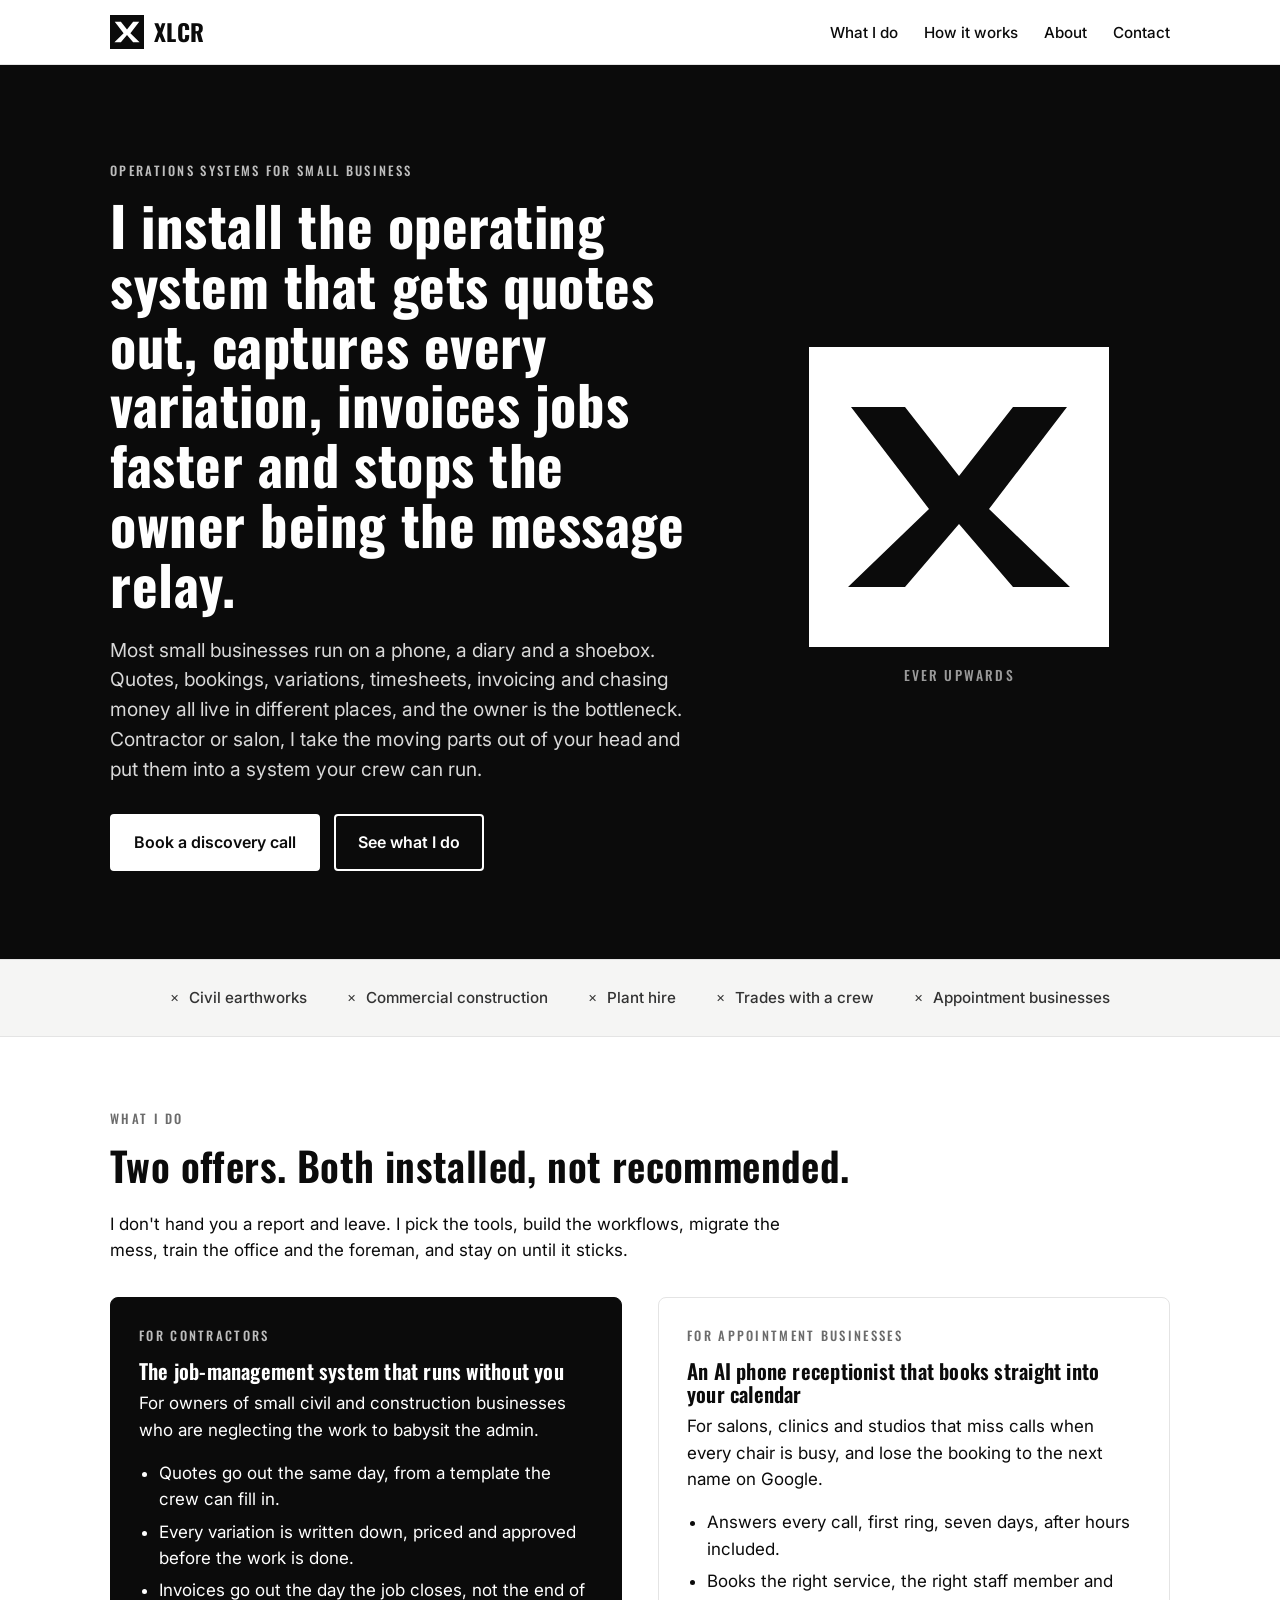
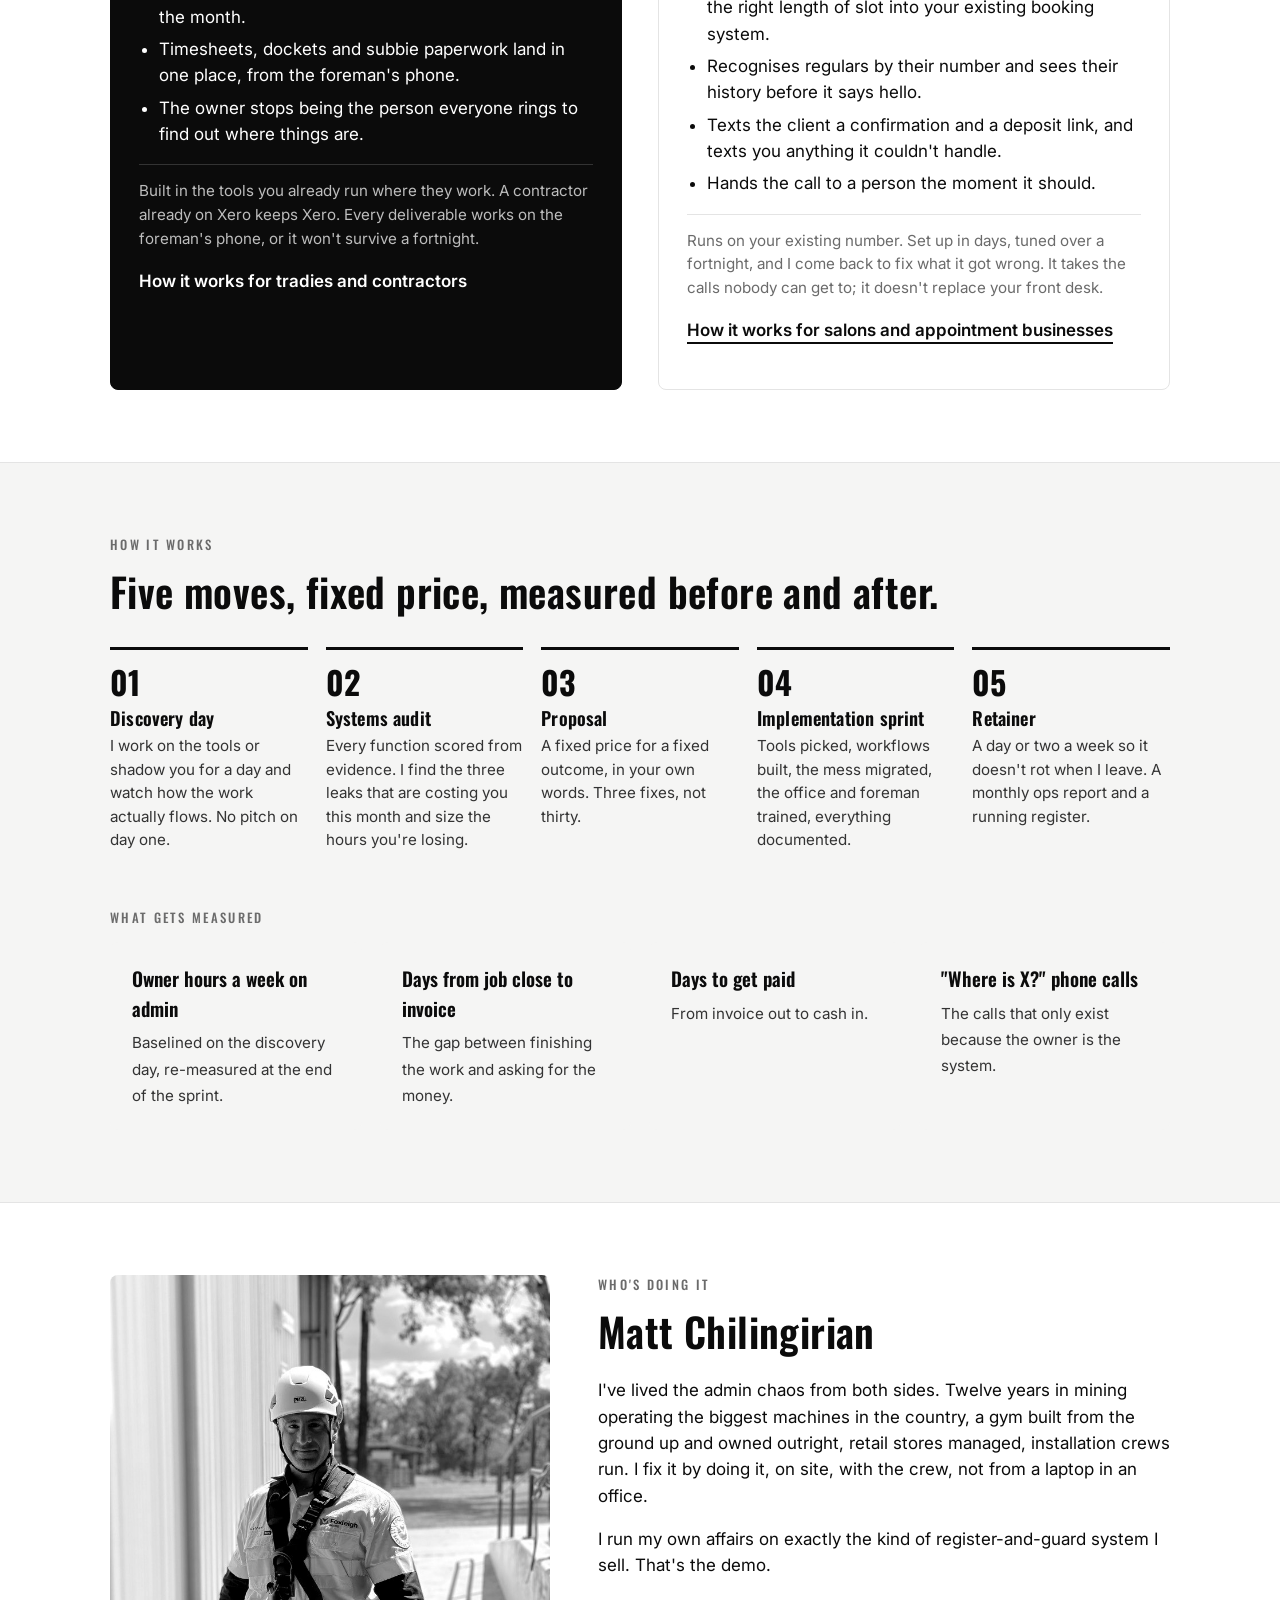
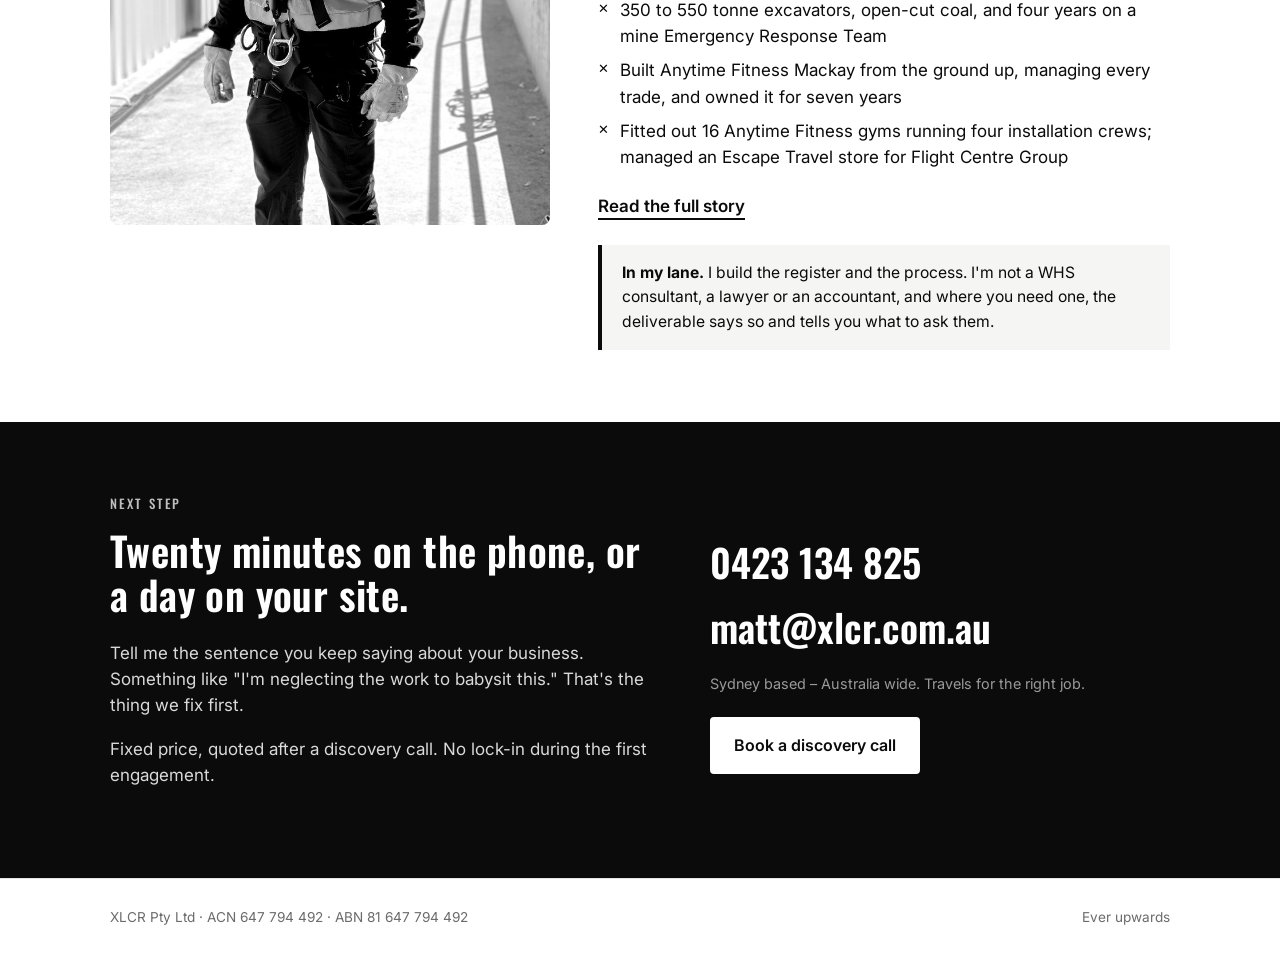
==== commit 30eb6ec6: "New page: AI receptionist and admin systems for tradies and contractors (Matt approved 21 Oct); home" ====
--- a/index.html
+++ b/index.html
@@ -134,6 +134,7 @@
           <li>The owner stops being the person everyone rings to find out where things are.</li>
         </ul>
         <div class="out">Built in the tools you already run where they work. A contractor already on Xero keeps Xero. Every deliverable works on the foreman's phone, or it won't survive a fortnight.</div>
+        <p style="margin-top:18px"><a class="more" href="for-tradies-and-contractors.html">How it works for tradies and contractors</a></p>
       </div>
       <div class="card">
         <div class="kicker">For appointment businesses</div>
